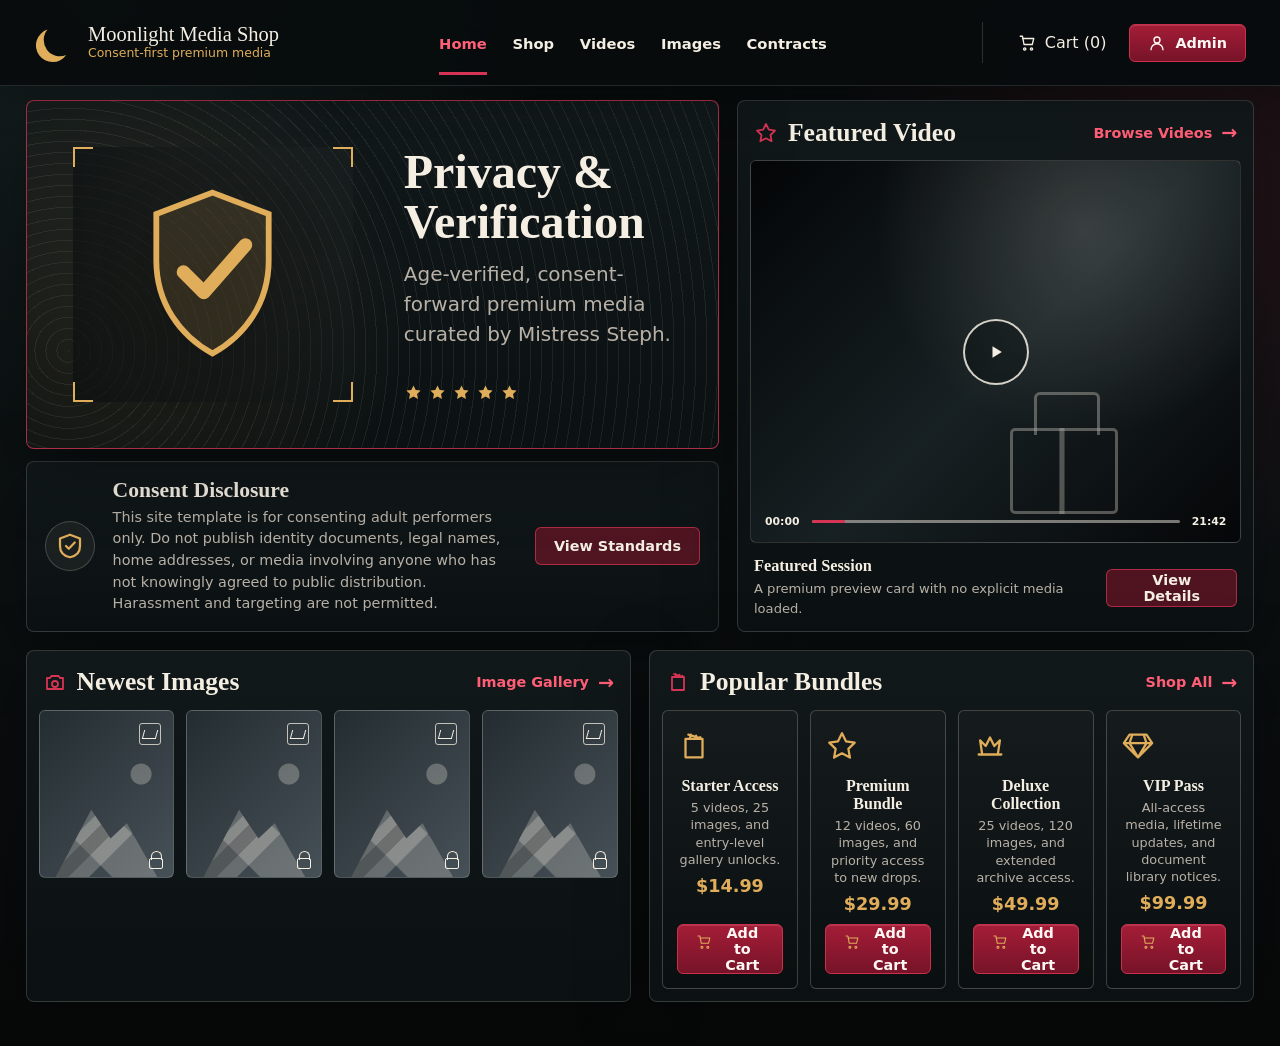
==== index.html @ 4172b1f8 "Add files via upload" ====
<!doctype html>
<html lang="en">
  <head>
    <meta charset="UTF-8" />
    <meta name="viewport" content="width=device-width, initial-scale=1.0" />
    <title>Moonlight Media Shop</title>
    <link rel="icon" href="data:image/svg+xml,%3Csvg xmlns='http://www.w3.org/2000/svg' viewBox='0 0 48 48'%3E%3Cpath fill='%23e0ad5a' d='M36.8 37.7a18.5 18.5 0 0 1-21.3-29 19 19 0 1 0 21.3 29Z'/%3E%3C/svg%3E" />
    <link rel="stylesheet" href="styles.css" />
  </head>
  <body>
    <header class="site-header">
      <a class="brand" href="#home" data-route-link="home" aria-label="Moonlight Media Shop home">
        <span class="brand-mark" aria-hidden="true">
          <svg viewBox="0 0 48 48" role="img">
            <path d="M36.8 37.7a18.5 18.5 0 0 1-21.3-29 19 19 0 1 0 21.3 29Z" />
          </svg>
        </span>
        <span>
          <span class="brand-name">Moonlight Media Shop</span>
          <span class="brand-subtitle">Consent-first premium media</span>
        </span>
      </a>

      <button class="menu-toggle" type="button" aria-label="Open menu" aria-expanded="false">
        <svg viewBox="0 0 24 24" aria-hidden="true">
          <path d="M4 7h16M4 12h16M4 17h16" />
        </svg>
      </button>

      <nav class="main-nav" aria-label="Primary navigation">
        <a class="nav-link active" href="#home" data-route-link="home">Home</a>
        <a class="nav-link" href="#shop" data-route-link="shop">Shop</a>
        <a class="nav-link" href="#videos" data-route-link="videos">Videos</a>
        <a class="nav-link" href="#images" data-route-link="images">Images</a>
        <a class="nav-link" href="#contracts" data-route-link="contracts">Contracts</a>
      </nav>

      <div class="header-actions">
        <button class="icon-button cart-button" type="button" aria-label="Open cart">
          <svg viewBox="0 0 24 24" aria-hidden="true">
            <path d="M6 6h15l-2 8H8L6 3H3" />
            <circle cx="9" cy="20" r="1.5" />
            <circle cx="18" cy="20" r="1.5" />
          </svg>
          <span>Cart (<span id="cartCount">0</span>)</span>
        </button>
        <button class="primary-button" type="button" data-route-link="contracts">
          <svg viewBox="0 0 24 24" aria-hidden="true">
            <path d="M12 12a4 4 0 1 0 0-8 4 4 0 0 0 0 8ZM4 21a8 8 0 0 1 16 0" />
          </svg>
          Admin
        </button>
      </div>
    </header>

    <main>
      <section class="page active" id="home" data-route="home">
        <div class="home-grid">
          <section class="hero-panel">
            <div class="verification-banner" aria-label="Privacy-safe verification banner placeholder">
              <div class="verification-art" aria-hidden="true">
                <span class="corner top-left"></span>
                <span class="corner top-right"></span>
                <span class="corner bottom-left"></span>
                <span class="corner bottom-right"></span>
                <svg viewBox="0 0 80 96" role="img">
                  <path d="M40 6 69 17v24c0 22-12.2 38.8-29 48C23.2 79.8 11 63 11 41V17L40 6Z" />
                  <path d="m25 47 10.5 10.5L57 33" />
                </svg>
              </div>
              <div class="verification-copy">
                <h1>Privacy &amp; Verification</h1>
                <p>Age-verified, consent-forward premium media curated by Mistress Steph.</p>
                <div class="rating-row" aria-label="Five star editorial rating">
                  <svg viewBox="0 0 24 24" aria-hidden="true">
                    <path d="m12 3 2.8 5.7 6.2.9-4.5 4.4 1.1 6.2L12 17.2l-5.6 3 1.1-6.2L3 9.6l6.2-.9L12 3Z" />
                  </svg>
                  <svg viewBox="0 0 24 24" aria-hidden="true">
                    <path d="m12 3 2.8 5.7 6.2.9-4.5 4.4 1.1 6.2L12 17.2l-5.6 3 1.1-6.2L3 9.6l6.2-.9L12 3Z" />
                  </svg>
                  <svg viewBox="0 0 24 24" aria-hidden="true">
                    <path d="m12 3 2.8 5.7 6.2.9-4.5 4.4 1.1 6.2L12 17.2l-5.6 3 1.1-6.2L3 9.6l6.2-.9L12 3Z" />
                  </svg>
                  <svg viewBox="0 0 24 24" aria-hidden="true">
                    <path d="m12 3 2.8 5.7 6.2.9-4.5 4.4 1.1 6.2L12 17.2l-5.6 3 1.1-6.2L3 9.6l6.2-.9L12 3Z" />
                  </svg>
                  <svg viewBox="0 0 24 24" aria-hidden="true">
                    <path d="m12 3 2.8 5.7 6.2.9-4.5 4.4 1.1 6.2L12 17.2l-5.6 3 1.1-6.2L3 9.6l6.2-.9L12 3Z" />
                  </svg>
                </div>
              </div>
            </div>

            <div class="disclosure-strip">
              <div class="shield-icon" aria-hidden="true">
                <svg viewBox="0 0 24 24">
                  <path d="M12 3 20 6v6c0 5.2-3.1 8-8 9-4.9-1-8-3.8-8-9V6l8-3Z" />
                  <path d="m8.8 12 2.2 2.2 4.8-5" />
                </svg>
              </div>
              <div>
                <h2>Consent Disclosure</h2>
                <p>
                  This site template is for consenting adult performers only. Do not publish identity
                  documents, legal names, home addresses, or media involving anyone who has not knowingly
                  agreed to public distribution. Harassment and targeting are not permitted.
                </p>
              </div>
              <button class="secondary-button" type="button" data-route-link="contracts">View Standards</button>
            </div>
          </section>

          <section class="feature-video panel">
            <div class="section-heading">
              <h2>
                <svg viewBox="0 0 24 24" aria-hidden="true">
                  <path d="m12 3 2.8 5.7 6.2.9-4.5 4.4 1.1 6.2L12 17.2l-5.6 3 1.1-6.2L3 9.6l6.2-.9L12 3Z" />
                </svg>
                Featured Video
              </h2>
              <button class="text-button" type="button" data-route-link="videos">Browse Videos</button>
            </div>
            <div class="video-frame featured-frame">
              <div class="stage-prop" aria-hidden="true"></div>
              <button class="play-button" type="button" aria-label="Preview featured video">
                <svg viewBox="0 0 24 24" aria-hidden="true">
                  <path d="m9 7 8 5-8 5V7Z" />
                </svg>
              </button>
              <div class="media-timeline" aria-hidden="true">
                <span>00:00</span>
                <div><span></span></div>
                <span>21:42</span>
              </div>
            </div>
            <div class="media-details">
              <div>
                <h3>Featured Session</h3>
                <p>A premium preview card with no explicit media loaded.</p>
              </div>
              <button class="secondary-button" type="button" data-route-link="shop">View Details</button>
            </div>
          </section>
        </div>

        <div class="feed-grid">
          <section class="panel">
            <div class="section-heading">
              <h2>
                <svg viewBox="0 0 24 24" aria-hidden="true">
                  <path d="M4 8h3l1.4-2h7.2L17 8h3v11H4V8Z" />
                  <circle cx="12" cy="14" r="3" />
                </svg>
                Newest Images
              </h2>
              <button class="text-button" type="button" data-route-link="images">Image Gallery</button>
            </div>
            <div class="image-row">
              <article class="image-card"><span class="image-icon"></span><span class="lock-icon"></span></article>
              <article class="image-card"><span class="image-icon"></span><span class="lock-icon"></span></article>
              <article class="image-card"><span class="image-icon"></span><span class="lock-icon"></span></article>
              <article class="image-card"><span class="image-icon"></span><span class="lock-icon"></span></article>
            </div>
          </section>

          <section class="panel">
            <div class="section-heading">
              <h2>
                <svg viewBox="0 0 24 24" aria-hidden="true">
                  <path d="M6 7h12v13H6V7ZM8 4l10 3M12 7l1.5-2.2M15 7l1.5-1.2M9 7l.8-3" />
                </svg>
                Popular Bundles
              </h2>
              <button class="text-button" type="button" data-route-link="shop">Shop All</button>
            </div>
            <div class="bundle-grid" id="homeBundles"></div>
          </section>
        </div>
      </section>

      <section class="page" id="shop" data-route="shop">
        <div class="page-title-row">
          <div>
            <h1>Shop</h1>
            <p>Premium access bundles, updated regularly with consent-verified media drops.</p>
          </div>
          <button class="secondary-button cart-button" type="button">Open Cart</button>
        </div>
        <div class="product-grid" id="shopProducts"></div>
      </section>

      <section class="page" id="videos" data-route="videos">
        <div class="page-title-row">
          <div>
            <h1>Video Albums</h1>
            <p>Albums are organized by bundle access, with VIP-only bonus albums after the core bundles.</p>
          </div>
          <div class="toolbar">
            <label>
              <span>Access</span>
              <select id="videoCategory">
                <option value="all">All Albums</option>
                <option value="starter-access">Starter Access</option>
                <option value="premium-bundle">Premium Bundle</option>
                <option value="deluxe-collection">Deluxe Collection</option>
                <option value="vip-pass">VIP Pass</option>
                <option value="vip-extra">VIP Bonus Albums</option>
              </select>
            </label>
            <label>
              <span>Sort</span>
              <select id="videoSort">
                <option value="bundle">Bundle Order</option>
                <option value="count">Most Videos</option>
                <option value="popular">Popular</option>
              </select>
            </label>
          </div>
        </div>
        <section class="media-upload-panel panel" id="videoUploadPanel" hidden>
          <div>
            <h2>Upload Videos</h2>
            <p>Admin media uploads for the selected album. Files stay in this browser session.</p>
          </div>
          <div class="media-upload-controls">
            <label>
              <span>Album</span>
              <select id="videoUploadAlbum"></select>
            </label>
          </div>
          <label class="drop-zone media-drop-zone" for="videoUpload">
            <svg viewBox="0 0 24 24" aria-hidden="true">
              <path d="M12 16V4m0 0L7 9m5-5 5 5M5 20h14" />
            </svg>
            <span>Choose Videos</span>
            <small>Video files, no frontend size cap</small>
          </label>
          <input id="videoUpload" class="media-file-input" type="file" accept="video/*" multiple />
          <p class="upload-status" id="videoUploadStatus" role="status"></p>
        </section>
        <section class="media-editor-panel panel" id="videoEditorPanel" hidden>
          <div class="editor-head">
            <div>
              <h2>Video Editor</h2>
              <p id="videoEditorSummary">Select an album to manage.</p>
            </div>
            <div class="editor-toolbar">
              <label>
                <span>Album</span>
                <select id="videoEditorAlbum"></select>
              </label>
              <button class="secondary-button" type="button" data-delete-selected-media="video">Delete Selected</button>
              <button class="secondary-button danger-button" type="button" data-clear-media-album="video">Clear Album</button>
            </div>
          </div>
          <div class="editor-list" id="videoEditorList"></div>
        </section>
        <div class="video-grid" id="videoGrid"></div>
      </section>

      <section class="page" id="images" data-route="images">
        <div class="page-title-row">
          <div>
            <h1>Image Gallery</h1>
            <p>Image albums are arranged by bundle access, including three extra VIP-only collections.</p>
          </div>
          <div class="toolbar">
            <label>
              <span>Access</span>
              <select id="imageCategory">
                <option value="all">All Albums</option>
                <option value="starter-access">Starter Access</option>
                <option value="premium-bundle">Premium Bundle</option>
                <option value="deluxe-collection">Deluxe Collection</option>
                <option value="vip-pass">VIP Pass</option>
                <option value="vip-extra">VIP Bonus Albums</option>
              </select>
            </label>
            <label>
              <span>Sort</span>
              <select id="imageSort">
                <option value="bundle">Bundle Order</option>
                <option value="count">Most Images</option>
                <option value="popular">Popular</option>
              </select>
            </label>
          </div>
        </div>
        <section class="media-upload-panel panel" id="imageUploadPanel" hidden>
          <div>
            <h2>Upload Images</h2>
            <p>Admin media uploads for the selected album. Files stay in this browser session.</p>
          </div>
          <div class="media-upload-controls">
            <label>
              <span>Album</span>
              <select id="imageUploadAlbum"></select>
            </label>
          </div>
          <label class="drop-zone media-drop-zone" for="imageUpload">
            <svg viewBox="0 0 24 24" aria-hidden="true">
              <path d="M12 16V4m0 0L7 9m5-5 5 5M5 20h14" />
            </svg>
            <span>Choose Images</span>
            <small>Image files, no frontend size cap</small>
          </label>
          <input id="imageUpload" class="media-file-input" type="file" accept="image/*" multiple />
          <p class="upload-status" id="imageUploadStatus" role="status"></p>
        </section>
        <section class="media-editor-panel panel" id="imageEditorPanel" hidden>
          <div class="editor-head">
            <div>
              <h2>Image Editor</h2>
              <p id="imageEditorSummary">Select an album to manage.</p>
            </div>
            <div class="editor-toolbar">
              <label>
                <span>Album</span>
                <select id="imageEditorAlbum"></select>
              </label>
              <button class="secondary-button" type="button" data-delete-selected-media="image">Delete Selected</button>
              <button class="secondary-button danger-button" type="button" data-clear-media-album="image">Clear Album</button>
            </div>
          </div>
          <div class="editor-list" id="imageEditorList"></div>
        </section>
        <div class="gallery-grid" id="imageGrid"></div>
      </section>

      <section class="page" id="contracts" data-route="contracts">
        <div class="page-title-row">
          <div>
            <h1>Contracts</h1>
            <p>Public contract viewer. Admin access is required only for uploading, downloading, or deleting documents.</p>
          </div>
          <button class="secondary-button" type="button" id="logoutContracts" hidden>Lock</button>
        </div>

        <section class="contract-lock panel" id="contractLock">
          <div class="lock-art" aria-hidden="true">
            <svg viewBox="0 0 64 64">
              <rect x="14" y="28" width="36" height="28" rx="4" />
              <path d="M22 28v-8a10 10 0 0 1 20 0v8" />
              <path d="M32 39v8" />
            </svg>
          </div>
          <div>
            <h2>Admin Access</h2>
            <p>Enter the admin password to upload documents or enable download and delete controls.</p>
            <form class="password-form" id="passwordForm">
              <label>
                <span>Password</span>
                <input id="contractPassword" type="password" autocomplete="current-password" />
              </label>
              <button class="primary-button" type="submit">Unlock</button>
            </form>
            <p class="form-message" id="passwordMessage" role="status"></p>
          </div>
        </section>

        <section class="contract-admin panel" id="contractAdmin">
          <div class="tabs" role="tablist" aria-label="Contract tools">
            <button class="tab active" type="button" data-tab="library">Public Documents</button>
            <button class="tab" type="button" id="uploadTabButton" data-tab="upload" hidden>Upload Document</button>
          </div>

          <div class="tab-panel active" id="libraryTab" data-tab-panel="library">
            <div class="table-wrap">
              <table class="document-table">
                <thead>
                  <tr>
                    <th>Name</th>
                    <th>Type</th>
                    <th>Size</th>
                    <th>Uploaded</th>
                    <th>Actions</th>
                  </tr>
                </thead>
                <tbody id="documentRows"></tbody>
              </table>
            </div>
            <div class="document-preview" id="documentPreview">
              <p>Select a PDF, DOCX, or Word file from the library to preview it here.</p>
            </div>
          </div>

          <div class="tab-panel" id="uploadTab" data-tab-panel="upload">
            <div class="upload-layout">
              <div>
                <h2>Upload New Document</h2>
                <p>
                  Add PDF or Word documents that you are authorized to publish or review. PDFs preview
                  inline, DOCX files show extracted text when supported, and files stay in this browser
                  session for the static demo.
                </p>
              </div>
              <label class="drop-zone" for="documentUpload">
                <svg viewBox="0 0 24 24" aria-hidden="true">
                  <path d="M12 16V4m0 0L7 9m5-5 5 5M5 20h14" />
                </svg>
                <span>Choose Files</span>
                <small>PDF, DOC, or DOCX up to 50MB</small>
              </label>
              <input id="documentUpload" type="file" accept=".pdf,.doc,.docx,application/pdf,application/msword,application/vnd.openxmlformats-officedocument.wordprocessingml.document" multiple />
            </div>
          </div>
        </section>
      </section>
    </main>

    <aside class="cart-drawer" id="cartDrawer" aria-label="Shopping cart" aria-hidden="true">
      <div class="cart-panel">
        <div class="cart-head">
          <h2>Cart</h2>
          <button class="icon-only" type="button" id="closeCart" aria-label="Close cart">
            <svg viewBox="0 0 24 24" aria-hidden="true">
              <path d="m6 6 12 12M18 6 6 18" />
            </svg>
          </button>
        </div>
        <div class="cart-items" id="cartItems"></div>
        <div class="cart-total">
          <span>Total</span>
          <strong id="cartTotal">$0.00</strong>
        </div>
        <div class="checkout-status" id="checkoutStatus" aria-live="polite"></div>
        <button class="primary-button full-width" type="button" id="checkoutButton">Checkout</button>
      </div>
    </aside>

    <script src="script.js"></script>
  </body>
</html>
---- styles.css ----
:root {
  --bg: #080c0d;
  --bg-soft: #101719;
  --surface: #12191b;
  --surface-strong: #172023;
  --border: #334044;
  --border-hot: #bd2848;
  --text: #f5efe3;
  --muted: #b8b1a7;
  --subtle: #7f8a8f;
  --accent: #d63454;
  --accent-dark: #81172c;
  --gold: #e0ad5a;
  --teal: #78b9b2;
  --shadow: 0 20px 70px rgba(0, 0, 0, 0.35);
  --radius: 8px;
  --font-serif: Georgia, "Times New Roman", serif;
  --font-sans: Inter, ui-sans-serif, system-ui, -apple-system, BlinkMacSystemFont, "Segoe UI", sans-serif;
}

* {
  box-sizing: border-box;
}

html {
  background: var(--bg);
  color: var(--text);
  font-family: var(--font-sans);
  scroll-behavior: smooth;
}

body {
  min-height: 100vh;
  margin: 0;
  background:
    radial-gradient(circle at 8% 0%, rgba(120, 185, 178, 0.12), transparent 28rem),
    radial-gradient(circle at 95% 18%, rgba(214, 52, 84, 0.12), transparent 24rem),
    linear-gradient(180deg, #080c0d 0%, #0c1112 46%, #070909 100%);
}

button,
input,
select {
  font: inherit;
}

button,
a {
  -webkit-tap-highlight-color: transparent;
}

svg {
  display: block;
}

.site-header {
  position: sticky;
  top: 0;
  z-index: 50;
  display: flex;
  align-items: center;
  gap: 24px;
  min-height: 72px;
  padding: 10px clamp(16px, 3vw, 34px);
  background: rgba(8, 12, 13, 0.94);
  border-bottom: 1px solid rgba(245, 239, 227, 0.12);
  box-shadow: 0 10px 40px rgba(0, 0, 0, 0.28);
  backdrop-filter: blur(18px);
}

.brand {
  display: inline-flex;
  align-items: center;
  gap: 12px;
  color: var(--text);
  text-decoration: none;
  min-width: 250px;
}

.brand-mark {
  display: grid;
  place-items: center;
  width: 42px;
  height: 42px;
  color: var(--gold);
}

.brand-mark svg {
  width: 42px;
  height: 42px;
  fill: currentColor;
}

.brand-name {
  display: block;
  font-family: var(--font-serif);
  font-size: clamp(1.15rem, 1.6vw, 1.45rem);
  line-height: 1.05;
}

.brand-subtitle {
  display: block;
  color: var(--gold);
  font-size: 0.78rem;
  line-height: 1.3;
}

.main-nav {
  display: flex;
  align-items: center;
  justify-content: center;
  gap: clamp(16px, 2vw, 34px);
  flex: 1;
}

.nav-link {
  position: relative;
  color: var(--text);
  text-decoration: none;
  font-size: 0.92rem;
  font-weight: 700;
  padding: 25px 0 23px;
}

.nav-link::after {
  position: absolute;
  right: 0;
  bottom: 0;
  left: 0;
  height: 3px;
  content: "";
  background: transparent;
}

.nav-link.active,
.nav-link:hover {
  color: #ff6077;
}

.nav-link.active::after {
  background: var(--accent);
}

.header-actions {
  display: flex;
  align-items: center;
  gap: 10px;
  border-left: 1px solid rgba(245, 239, 227, 0.16);
  padding-left: 22px;
}

.menu-toggle {
  display: none;
}

.icon-button,
.primary-button,
.secondary-button,
.text-button,
.icon-only {
  display: inline-flex;
  align-items: center;
  justify-content: center;
  gap: 9px;
  border: 1px solid transparent;
  cursor: pointer;
  transition:
    transform 160ms ease,
    border-color 160ms ease,
    background 160ms ease,
    color 160ms ease;
}

.icon-button svg,
.primary-button svg,
.secondary-button svg,
.text-button svg,
.icon-only svg {
  width: 18px;
  height: 18px;
  fill: none;
  stroke: currentColor;
  stroke-linecap: round;
  stroke-linejoin: round;
  stroke-width: 1.8;
}

.icon-button {
  color: var(--text);
  background: transparent;
  padding: 10px 12px;
}

.primary-button,
.secondary-button {
  min-height: 38px;
  padding: 0 18px;
  border-radius: 6px;
  font-size: 0.9rem;
  font-weight: 750;
}

.primary-button {
  color: #fff9f5;
  border-color: #cc2f4e;
  background: linear-gradient(180deg, #a51d37, #761328);
  box-shadow: inset 0 1px 0 rgba(255, 255, 255, 0.12);
}

.secondary-button {
  color: var(--text);
  border-color: rgba(214, 52, 84, 0.72);
  background: rgba(129, 23, 44, 0.58);
}

.danger-button {
  border-color: rgba(255, 117, 137, 0.72);
  background: rgba(98, 18, 31, 0.72);
}

.text-button {
  color: #ff5e76;
  background: transparent;
  border: 0;
  padding: 8px 0;
  font-size: 0.9rem;
  font-weight: 750;
}

.text-button::after {
  content: "→";
  font-size: 1.2rem;
  line-height: 1;
}

.icon-only {
  width: 40px;
  height: 40px;
  color: var(--text);
  background: transparent;
  border-radius: 999px;
}

.icon-button:hover,
.primary-button:hover,
.secondary-button:hover,
.text-button:hover,
.icon-only:hover {
  transform: translateY(-1px);
}

main {
  width: min(100%, 1640px);
  margin: 0 auto;
  padding: 14px clamp(14px, 2vw, 28px) 44px;
}

.page {
  display: none;
}

.page.active {
  display: block;
}

.home-grid {
  display: grid;
  grid-template-columns: minmax(0, 1.34fr) minmax(380px, 1fr);
  gap: 18px;
  align-items: stretch;
}

.hero-panel {
  display: flex;
  flex-direction: column;
  gap: 12px;
}

.panel,
.verification-banner,
.disclosure-strip {
  border: 1px solid rgba(245, 239, 227, 0.16);
  background: linear-gradient(180deg, rgba(18, 25, 27, 0.96), rgba(12, 18, 19, 0.96));
  box-shadow: var(--shadow);
}

.panel {
  border-radius: var(--radius);
  padding: 12px;
}

.verification-banner {
  position: relative;
  display: grid;
  grid-template-columns: minmax(280px, 0.95fr) minmax(260px, 1fr);
  gap: clamp(20px, 4vw, 60px);
  min-height: 240px;
  padding: clamp(24px, 4vw, 46px);
  overflow: hidden;
  border-color: rgba(214, 52, 84, 0.78);
  border-radius: var(--radius);
}

.verification-banner::before {
  position: absolute;
  inset: 0;
  content: "";
  background:
    radial-gradient(circle at 15% 55%, rgba(224, 173, 90, 0.15), transparent 18rem),
    repeating-radial-gradient(circle at 6% 72%, rgba(245, 239, 227, 0.1) 0 1px, transparent 1px 11px);
  opacity: 0.72;
  pointer-events: none;
}

.verification-art,
.verification-copy {
  position: relative;
  z-index: 1;
}

.verification-art {
  display: grid;
  place-items: center;
  min-height: 178px;
  background:
    linear-gradient(90deg, rgba(8, 12, 13, 0.7), rgba(18, 25, 27, 0.2)),
    linear-gradient(135deg, rgba(245, 239, 227, 0.06), transparent);
}

.verification-art svg {
  width: clamp(110px, 15vw, 155px);
  color: var(--gold);
  filter: drop-shadow(0 20px 24px rgba(0, 0, 0, 0.42));
}

.verification-art svg path:first-child {
  fill: rgba(224, 173, 90, 0.14);
  stroke: currentColor;
  stroke-width: 3;
}

.verification-art svg path:last-child {
  fill: none;
  stroke: currentColor;
  stroke-linecap: round;
  stroke-linejoin: round;
  stroke-width: 7;
}

.corner {
  position: absolute;
  width: 20px;
  height: 20px;
  border-color: var(--gold);
  border-style: solid;
}

.top-left {
  top: 0;
  left: 0;
  border-width: 2px 0 0 2px;
}

.top-right {
  top: 0;
  right: 0;
  border-width: 2px 2px 0 0;
}

.bottom-left {
  bottom: 0;
  left: 0;
  border-width: 0 0 2px 2px;
}

.bottom-right {
  right: 0;
  bottom: 0;
  border-width: 0 2px 2px 0;
}

.verification-copy {
  display: flex;
  flex-direction: column;
  justify-content: center;
  max-width: 460px;
}

h1,
h2,
h3,
p {
  margin-top: 0;
}

h1,
h2,
h3 {
  color: var(--text);
}

.verification-copy h1,
.page-title-row h1 {
  margin-bottom: 12px;
  font-family: var(--font-serif);
  font-size: clamp(2rem, 4vw, 3rem);
  font-weight: 600;
  line-height: 1.04;
}

.verification-copy p,
.page-title-row p,
.disclosure-strip p,
.media-details p,
.contract-lock p,
.upload-layout p {
  color: var(--muted);
  line-height: 1.5;
}

.verification-copy p {
  max-width: 30ch;
  font-size: clamp(1.05rem, 1.7vw, 1.25rem);
}

.rating-row {
  display: flex;
  gap: 5px;
  margin-top: 14px;
  color: var(--gold);
}

.rating-row svg {
  width: 19px;
  height: 19px;
  fill: currentColor;
}

.disclosure-strip {
  display: grid;
  grid-template-columns: auto minmax(0, 1fr) auto;
  gap: 18px;
  align-items: center;
  min-height: 84px;
  padding: 16px 18px;
  border-radius: var(--radius);
}

.shield-icon {
  display: grid;
  place-items: center;
  width: 50px;
  height: 50px;
  color: var(--gold);
  border: 1px solid rgba(245, 239, 227, 0.2);
  border-radius: 50%;
  background: rgba(245, 239, 227, 0.05);
}

.shield-icon svg {
  width: 30px;
  height: 30px;
  fill: none;
  stroke: currentColor;
  stroke-linecap: round;
  stroke-linejoin: round;
  stroke-width: 1.8;
}

.disclosure-strip h2,
.section-heading h2,
.media-details h3,
.contract-lock h2,
.upload-layout h2 {
  margin-bottom: 4px;
  font-family: var(--font-serif);
  font-weight: 600;
}

.disclosure-strip h2 {
  font-size: 1.35rem;
}

.disclosure-strip p {
  margin-bottom: 0;
  font-size: 0.9rem;
}

.feature-video {
  display: flex;
  flex-direction: column;
}

.section-heading {
  display: flex;
  align-items: center;
  justify-content: space-between;
  gap: 16px;
  padding: 2px 4px 10px;
}

.section-heading h2 {
  display: flex;
  align-items: center;
  gap: 10px;
  margin: 0;
  font-size: clamp(1.45rem, 2vw, 1.85rem);
}

.section-heading h2 svg {
  width: 24px;
  height: 24px;
  color: var(--accent);
  fill: none;
  stroke: currentColor;
  stroke-linecap: round;
  stroke-linejoin: round;
  stroke-width: 1.8;
}

.video-frame {
  position: relative;
  overflow: hidden;
  min-height: 220px;
  border: 1px solid rgba(245, 239, 227, 0.18);
  border-radius: 6px;
  background:
    radial-gradient(circle at 68% 18%, rgba(245, 239, 227, 0.16), transparent 13rem),
    linear-gradient(135deg, #030506, #172023 52%, #050607);
}

.featured-frame {
  flex: 1;
}

.stage-prop {
  position: absolute;
  right: 25%;
  bottom: 28px;
  width: 108px;
  height: 122px;
  opacity: 0.7;
}

.stage-prop::before {
  position: absolute;
  top: 0;
  left: 24px;
  width: 60px;
  height: 40px;
  content: "";
  border: 3px solid rgba(245, 239, 227, 0.45);
  border-bottom: 0;
  border-radius: 6px 6px 0 0;
}

.stage-prop::after {
  position: absolute;
  right: 0;
  bottom: 0;
  left: 0;
  height: 80px;
  content: "";
  border: 3px solid rgba(245, 239, 227, 0.45);
  border-radius: 5px;
  background: linear-gradient(90deg, transparent 45%, rgba(245, 239, 227, 0.42) 46% 50%, transparent 51%);
}

.play-button {
  position: absolute;
  top: 50%;
  left: 50%;
  display: grid;
  place-items: center;
  width: 66px;
  height: 66px;
  color: var(--text);
  border: 2px solid rgba(245, 239, 227, 0.86);
  border-radius: 50%;
  background: rgba(8, 12, 13, 0.35);
  cursor: pointer;
  transform: translate(-50%, -50%);
  transition:
    background 160ms ease,
    transform 160ms ease;
}

.play-button:hover {
  background: rgba(214, 52, 84, 0.55);
  transform: translate(-50%, -50%) scale(1.04);
}

.play-button svg {
  width: 28px;
  height: 28px;
  fill: currentColor;
}

.media-timeline {
  position: absolute;
  right: 14px;
  bottom: 14px;
  left: 14px;
  display: grid;
  grid-template-columns: auto minmax(90px, 1fr) auto;
  align-items: center;
  gap: 12px;
  color: var(--text);
  font-size: 0.68rem;
  font-weight: 700;
}

.media-timeline div {
  height: 3px;
  overflow: hidden;
  border-radius: 99px;
  background: rgba(245, 239, 227, 0.48);
}

.media-timeline div span {
  display: block;
  width: 9%;
  height: 100%;
  background: var(--accent);
}

.media-details {
  display: flex;
  align-items: center;
  justify-content: space-between;
  gap: 16px;
  padding: 13px 4px 0;
}

.media-details h3 {
  margin-bottom: 3px;
  font-size: 1.02rem;
}

.media-details p {
  margin-bottom: 0;
  font-size: 0.82rem;
}

.feed-grid {
  display: grid;
  grid-template-columns: minmax(420px, 1fr) minmax(480px, 1fr);
  gap: 18px;
  margin-top: 18px;
}

.image-row,
.bundle-grid,
.product-grid,
.video-grid,
.gallery-grid {
  display: grid;
  gap: 12px;
}

.image-row {
  grid-template-columns: repeat(4, minmax(0, 1fr));
}

.image-card,
.gallery-card {
  position: relative;
  min-height: 168px;
  overflow: hidden;
  border: 1px solid rgba(245, 239, 227, 0.2);
  border-radius: 6px;
  background:
    radial-gradient(circle at 76% 38%, rgba(245, 239, 227, 0.28) 0 10px, transparent 11px),
    linear-gradient(135deg, #232d31, #465057);
}

.image-card::before,
.gallery-card::before {
  position: absolute;
  right: 12%;
  bottom: 0;
  left: 12%;
  height: 58%;
  content: "";
  background:
    linear-gradient(135deg, transparent 45%, rgba(8, 12, 13, 0.22) 45% 55%, transparent 55%),
    linear-gradient(135deg, transparent 37%, rgba(245, 239, 227, 0.24) 38% 65%, transparent 66%),
    linear-gradient(45deg, transparent 28%, rgba(245, 239, 227, 0.24) 29% 60%, transparent 61%);
  clip-path: polygon(0 100%, 35% 30%, 54% 60%, 70% 44%, 100% 100%);
}

.image-icon,
.lock-icon {
  position: absolute;
  display: grid;
  place-items: center;
  color: var(--text);
  z-index: 3;
}

.image-icon {
  top: 12px;
  right: 12px;
  width: 22px;
  height: 22px;
  border: 1px solid rgba(245, 239, 227, 0.75);
  border-radius: 3px;
}

.image-icon::before {
  width: 12px;
  height: 8px;
  content: "";
  border: 1px solid currentColor;
  border-top: 0;
  transform: skewX(-15deg);
}

.lock-icon {
  right: 8px;
  bottom: 8px;
  width: 18px;
  height: 18px;
}

.lock-icon::before {
  width: 12px;
  height: 9px;
  content: "";
  border: 1.8px solid currentColor;
  border-radius: 2px;
  transform: translateY(3px);
}

.lock-icon::after {
  position: absolute;
  top: 0;
  width: 9px;
  height: 8px;
  content: "";
  border: 1.8px solid currentColor;
  border-bottom: 0;
  border-radius: 9px 9px 0 0;
}

.bundle-grid {
  grid-template-columns: repeat(4, minmax(0, 1fr));
}

.bundle-card,
.product-card {
  display: flex;
  flex-direction: column;
  align-items: center;
  justify-content: space-between;
  min-height: 172px;
  padding: 18px 14px 14px;
  text-align: center;
  border: 1px solid rgba(245, 239, 227, 0.22);
  border-radius: 6px;
  background:
    linear-gradient(180deg, rgba(245, 239, 227, 0.04), transparent),
    rgba(8, 12, 13, 0.32);
}

.bundle-card svg,
.product-card svg {
  width: 34px;
  height: 34px;
  margin-bottom: 14px;
  color: var(--gold);
  fill: none;
  stroke: currentColor;
  stroke-linecap: round;
  stroke-linejoin: round;
  stroke-width: 1.6;
}

.bundle-card h3,
.product-card h2 {
  margin: 0 0 4px;
  font-family: var(--font-serif);
  font-size: 1rem;
  font-weight: 600;
}

.bundle-card p,
.product-card p {
  min-height: 38px;
  margin-bottom: 8px;
  color: var(--muted);
  font-size: 0.8rem;
  line-height: 1.35;
}

.price {
  display: block;
  margin-bottom: 10px;
  color: var(--gold);
  font-size: 1.1rem;
  font-weight: 800;
}

.bundle-card .primary-button,
.product-card .primary-button {
  width: 100%;
}

.page-title-row {
  display: flex;
  align-items: flex-end;
  justify-content: space-between;
  gap: 18px;
  padding: 34px 2px 20px;
}

.page-title-row h1 {
  font-size: clamp(2rem, 4vw, 3.3rem);
}

.page-title-row p {
  max-width: 720px;
  margin-bottom: 0;
}

.toolbar {
  display: flex;
  gap: 12px;
  align-items: end;
  flex-wrap: wrap;
}

.toolbar label,
.password-form label {
  display: grid;
  gap: 7px;
  color: var(--muted);
  font-size: 0.78rem;
  font-weight: 750;
}

select,
input[type="password"] {
  min-height: 40px;
  color: var(--text);
  border: 1px solid rgba(245, 239, 227, 0.22);
  border-radius: 6px;
  background: #101719;
  padding: 0 12px;
}

.product-grid {
  grid-template-columns: repeat(4, minmax(0, 1fr));
}

.product-card {
  min-height: 260px;
  align-items: flex-start;
  text-align: left;
  padding: 22px;
}

.product-card svg {
  margin-bottom: 18px;
}

.product-card h2 {
  font-size: 1.25rem;
}

.product-card p {
  min-height: 74px;
  font-size: 0.92rem;
}

.video-grid {
  grid-template-columns: repeat(4, minmax(0, 1fr));
}

.video-card {
  display: grid;
  gap: 9px;
}

.video-card .video-frame {
  min-height: 188px;
}

.album-frame {
  min-height: 220px;
}

.album-card {
  isolation: isolate;
}

.album-admin-actions {
  position: absolute;
  top: 10px;
  right: 10px;
  z-index: 6;
  display: flex;
  gap: 6px;
}

.admin-card-button,
.editor-icon-button {
  display: grid;
  place-items: center;
  width: 34px;
  height: 34px;
  color: var(--text);
  border: 1px solid rgba(245, 239, 227, 0.2);
  border-radius: 5px;
  background: rgba(8, 12, 13, 0.76);
  cursor: pointer;
  backdrop-filter: blur(10px);
}

.admin-card-button:hover,
.editor-icon-button:hover {
  border-color: rgba(224, 173, 90, 0.7);
}

.admin-card-button.danger,
.editor-icon-button.danger {
  color: #ff9caf;
  border-color: rgba(214, 52, 84, 0.45);
}

.admin-card-button:disabled,
.editor-icon-button:disabled {
  cursor: not-allowed;
  opacity: 0.45;
}

.admin-card-button svg,
.editor-icon-button svg {
  width: 17px;
  height: 17px;
  fill: none;
  stroke: currentColor;
  stroke-linecap: round;
  stroke-linejoin: round;
  stroke-width: 1.8;
}

.access-chip {
  position: absolute;
  top: 10px;
  left: 10px;
  z-index: 3;
  color: var(--text);
  border: 1px solid rgba(224, 173, 90, 0.55);
  border-radius: 4px;
  background: rgba(8, 12, 13, 0.72);
  padding: 5px 8px;
  font-size: 0.72rem;
  font-weight: 850;
  letter-spacing: 0.01em;
  backdrop-filter: blur(12px);
}

.vip-extra-album {
  border-color: rgba(224, 173, 90, 0.58);
}

.vip-extra-album .access-chip {
  color: #1a1113;
  background: linear-gradient(180deg, #f0c36d, #d8993d);
  border-color: rgba(255, 240, 200, 0.8);
}

.album-meta {
  display: grid;
  grid-template-columns: minmax(0, 1fr) auto;
  gap: 12px;
  align-items: start;
}

.album-meta strong {
  display: block;
  margin-bottom: 4px;
  color: var(--text);
  font-family: var(--font-serif);
  font-size: 1.08rem;
  font-weight: 600;
}

.album-meta p {
  margin: 0;
  color: var(--muted);
  font-size: 0.82rem;
  line-height: 1.4;
}

.video-meta {
  display: flex;
  align-items: center;
  justify-content: space-between;
  gap: 12px;
  color: var(--muted);
  font-size: 0.82rem;
}

.video-meta strong {
  color: var(--text);
  font-family: var(--font-serif);
  font-size: 1rem;
  font-weight: 600;
}

.duration-chip {
  color: var(--text);
  background: rgba(8, 12, 13, 0.65);
  border: 1px solid rgba(245, 239, 227, 0.16);
  border-radius: 4px;
  padding: 4px 6px;
  font-size: 0.72rem;
  font-weight: 800;
}

.gallery-grid {
  grid-template-columns: repeat(3, minmax(0, 1fr));
}

.gallery-card {
  min-height: 260px;
}

.gallery-card .access-chip {
  right: auto;
}

.gallery-card footer {
  position: absolute;
  right: 10px;
  bottom: 10px;
  left: 10px;
  display: flex;
  align-items: center;
  justify-content: space-between;
  gap: 10px;
  color: var(--text);
  background: rgba(8, 12, 13, 0.72);
  border: 1px solid rgba(245, 239, 227, 0.12);
  border-radius: 6px;
  padding: 9px 10px;
  backdrop-filter: blur(12px);
  z-index: 3;
}

.gallery-card footer strong {
  display: block;
  font-family: var(--font-serif);
  font-size: 1rem;
  font-weight: 600;
}

.gallery-card footer small {
  display: block;
  max-width: 28ch;
  margin-top: 3px;
  color: var(--muted);
  font-size: 0.72rem;
  line-height: 1.25;
}

.gallery-card footer span {
  color: var(--gold);
  font-weight: 800;
  white-space: nowrap;
}

.media-upload-panel {
  display: grid;
  grid-template-columns: minmax(240px, 0.8fr) minmax(210px, 0.55fr) minmax(260px, 0.9fr);
  gap: 18px;
  align-items: stretch;
  margin-bottom: 18px;
}

.media-upload-panel[hidden] {
  display: none;
}

.media-editor-panel {
  display: grid;
  gap: 16px;
  margin-bottom: 18px;
}

.media-editor-panel[hidden] {
  display: none;
}

.media-upload-panel h2 {
  margin-bottom: 6px;
  font-family: var(--font-serif);
  font-size: 1.5rem;
  font-weight: 600;
}

.media-upload-panel p {
  margin-bottom: 0;
  color: var(--muted);
  line-height: 1.45;
}

.media-upload-controls {
  display: grid;
  gap: 12px;
  align-content: center;
}

.media-upload-controls label {
  display: grid;
  gap: 7px;
  color: var(--muted);
  font-size: 0.78rem;
  font-weight: 750;
}

.inline-check {
  grid-template-columns: auto minmax(0, 1fr);
  align-items: center;
}

.inline-check input {
  width: 18px;
  height: 18px;
  accent-color: var(--accent);
}

.media-drop-zone {
  min-height: 150px;
  padding: 18px;
}

.media-file-input {
  position: absolute;
  width: 1px;
  height: 1px;
  opacity: 0;
  pointer-events: none;
}

.upload-status {
  grid-column: 1 / -1;
  min-height: 20px;
  color: var(--gold);
  font-size: 0.9rem;
}

.editor-head {
  display: grid;
  grid-template-columns: minmax(220px, 0.8fr) minmax(360px, 1.2fr);
  gap: 18px;
  align-items: end;
}

.editor-head h2 {
  margin-bottom: 6px;
  font-family: var(--font-serif);
  font-size: 1.5rem;
  font-weight: 600;
}

.editor-head p {
  margin: 0;
  color: var(--muted);
  line-height: 1.45;
}

.editor-toolbar {
  display: flex;
  align-items: end;
  justify-content: flex-end;
  gap: 10px;
  flex-wrap: wrap;
}

.editor-toolbar label {
  display: grid;
  gap: 7px;
  min-width: min(100%, 260px);
  color: var(--muted);
  font-size: 0.78rem;
  font-weight: 750;
}

.editor-list {
  display: grid;
  gap: 8px;
}

.editor-item {
  display: grid;
  grid-template-columns: auto auto 70px minmax(0, 1fr) auto;
  gap: 10px;
  align-items: center;
  min-height: 78px;
  padding: 8px;
  border: 1px solid rgba(245, 239, 227, 0.13);
  border-radius: 6px;
  background: rgba(8, 12, 13, 0.42);
}

.editor-item.dragging {
  opacity: 0.58;
}

.editor-item.drag-over {
  border-color: rgba(224, 173, 90, 0.86);
  background: rgba(224, 173, 90, 0.08);
}

.editor-drag-handle {
  display: grid;
  place-items: center;
  width: 34px;
  height: 44px;
  color: var(--subtle);
  cursor: grab;
}

.editor-drag-handle svg {
  width: 18px;
  height: 24px;
  fill: currentColor;
}

.editor-check {
  display: grid;
  place-items: center;
  width: 28px;
}

.editor-check input {
  width: 18px;
  height: 18px;
  accent-color: var(--accent);
}

.editor-thumb {
  position: relative;
  overflow: hidden;
  width: 70px;
  height: 54px;
  border: 1px solid rgba(245, 239, 227, 0.16);
  border-radius: 5px;
  background:
    radial-gradient(circle at 70% 35%, rgba(245, 239, 227, 0.18), transparent 1.1rem),
    linear-gradient(135deg, #20292c, #454f55);
}

.editor-thumb svg {
  position: absolute;
  inset: 0;
  width: 24px;
  height: 24px;
  margin: auto;
  color: rgba(245, 239, 227, 0.8);
  fill: none;
  stroke: currentColor;
  stroke-linecap: round;
  stroke-linejoin: round;
  stroke-width: 1.7;
}

.editor-thumb img,
.editor-thumb video {
  width: 100%;
  height: 100%;
  object-fit: cover;
}

.editor-copy {
  display: grid;
  gap: 5px;
  min-width: 0;
}

.editor-copy strong,
.editor-copy span {
  display: block;
  overflow: hidden;
  text-overflow: ellipsis;
  white-space: nowrap;
}

.editor-copy strong {
  color: var(--gold);
  font-size: 0.72rem;
  font-weight: 800;
  text-transform: uppercase;
}

.editor-copy span {
  color: var(--muted);
  font-size: 0.82rem;
}

.editor-name-input {
  width: 100%;
  min-height: 36px;
  color: var(--text);
  border: 1px solid rgba(245, 239, 227, 0.18);
  border-radius: 5px;
  background: rgba(16, 23, 25, 0.92);
  padding: 0 10px;
}

.editor-name-input:focus {
  border-color: rgba(224, 173, 90, 0.78);
  outline: 2px solid rgba(224, 173, 90, 0.14);
}

.editor-empty {
  border: 1px dashed rgba(245, 239, 227, 0.2);
  border-radius: 6px;
  color: var(--muted);
  padding: 18px;
}

.uploaded-video,
.uploaded-image {
  position: absolute;
  inset: 0;
  z-index: 1;
  width: 100%;
  height: 100%;
  object-fit: cover;
  background: #030506;
}

.uploaded-video {
  z-index: 2;
}

.gallery-card.has-upload::before {
  display: none;
}

.gallery-card.has-upload::after {
  position: absolute;
  inset: 0;
  z-index: 2;
  content: "";
  background: linear-gradient(180deg, rgba(8, 12, 13, 0.08), rgba(8, 12, 13, 0.72));
  pointer-events: none;
}

.contract-lock {
  display: grid;
  grid-template-columns: auto minmax(0, 1fr);
  gap: 26px;
  align-items: center;
  max-width: 850px;
  padding: 28px;
}

#contracts.active {
  display: flex;
  flex-direction: column;
}

#contracts .page-title-row {
  order: 0;
}

#contractAdmin {
  order: 1;
}

#contractLock {
  order: 2;
  margin-top: 18px;
}

.lock-art {
  display: grid;
  place-items: center;
  width: 126px;
  height: 126px;
  color: var(--gold);
  border: 1px solid rgba(245, 239, 227, 0.14);
  border-radius: 50%;
  background: rgba(245, 239, 227, 0.05);
}

.lock-art svg {
  width: 72px;
  height: 72px;
  fill: none;
  stroke: currentColor;
  stroke-linecap: round;
  stroke-linejoin: round;
  stroke-width: 2.2;
}

.password-form {
  display: flex;
  gap: 12px;
  align-items: end;
  margin-top: 18px;
  flex-wrap: wrap;
}

.password-form label {
  width: min(100%, 280px);
}

.form-message {
  min-height: 20px;
  margin: 10px 0 0;
  color: #ff8da0;
  font-size: 0.9rem;
}

.tabs {
  display: flex;
  gap: 4px;
  border-bottom: 1px solid rgba(245, 239, 227, 0.12);
  margin-bottom: 18px;
}

.tab {
  color: var(--muted);
  border: 0;
  border-bottom: 2px solid transparent;
  background: transparent;
  padding: 10px 14px;
  cursor: pointer;
  font-size: 0.9rem;
  font-weight: 750;
}

.tab.active {
  color: #ff6077;
  border-color: var(--accent);
}

.tab-panel {
  display: none;
}

.tab-panel.active {
  display: block;
}

.table-wrap {
  overflow-x: auto;
  border: 1px solid rgba(245, 239, 227, 0.12);
  border-radius: 6px;
}

.document-table {
  width: 100%;
  min-width: 720px;
  border-collapse: collapse;
}

.document-table th,
.document-table td {
  padding: 12px 14px;
  text-align: left;
  border-bottom: 1px solid rgba(245, 239, 227, 0.09);
  font-size: 0.88rem;
}

.document-table th {
  color: var(--muted);
  background: rgba(245, 239, 227, 0.04);
  font-size: 0.76rem;
  text-transform: uppercase;
}

.document-table tr:last-child td {
  border-bottom: 0;
}

.row-actions {
  display: flex;
  gap: 6px;
}

.row-actions button {
  display: grid;
  place-items: center;
  width: 30px;
  height: 30px;
  color: var(--text);
  border: 1px solid rgba(245, 239, 227, 0.16);
  border-radius: 5px;
  background: rgba(245, 239, 227, 0.04);
  cursor: pointer;
}

.row-actions svg {
  width: 15px;
  height: 15px;
  fill: none;
  stroke: currentColor;
  stroke-linecap: round;
  stroke-linejoin: round;
  stroke-width: 1.8;
}

.document-preview {
  min-height: 230px;
  margin-top: 16px;
  border: 1px dashed rgba(245, 239, 227, 0.22);
  border-radius: 6px;
  background: rgba(8, 12, 13, 0.34);
  padding: 18px;
}

.document-preview p {
  margin: 0;
  color: var(--muted);
}

.document-preview iframe {
  width: 100%;
  min-height: 520px;
  border: 0;
  border-radius: 4px;
  background: #fff;
}

.document-page {
  max-width: 860px;
  min-height: 460px;
  margin: 0 auto;
  color: #1a1f21;
  background: #fbf8f1;
  border-radius: 4px;
  padding: clamp(22px, 4vw, 46px);
  box-shadow: 0 18px 45px rgba(0, 0, 0, 0.35);
}

.document-page header {
  display: grid;
  grid-template-columns: auto minmax(0, 1fr);
  gap: 18px;
  align-items: start;
  padding-bottom: 18px;
  margin-bottom: 22px;
  border-bottom: 1px solid rgba(26, 31, 33, 0.16);
}

.document-tag {
  display: inline-flex;
  align-items: center;
  justify-content: center;
  min-width: 64px;
  min-height: 42px;
  color: #fff;
  background: #8f1c33;
  border-radius: 4px;
  font-size: 0.82rem;
  font-weight: 800;
  letter-spacing: 0.04em;
}

.document-page h2 {
  margin-bottom: 6px;
  color: #1a1f21;
  font-family: var(--font-serif);
  font-size: clamp(1.5rem, 3vw, 2.1rem);
  font-weight: 600;
}

.document-page header p,
.document-copy p,
.preview-note {
  color: #3d4345;
}

.document-page header p {
  margin-bottom: 0;
  font-size: 0.9rem;
}

.document-copy {
  display: grid;
  gap: 14px;
}

.document-copy p {
  margin: 0;
  line-height: 1.68;
}

.preview-note {
  margin-top: 24px;
  border-left: 3px solid #8f1c33;
  padding-left: 12px;
  font-size: 0.9rem;
}

.upload-layout {
  display: grid;
  grid-template-columns: minmax(260px, 0.9fr) minmax(300px, 1.1fr);
  gap: 28px;
  align-items: stretch;
}

.drop-zone {
  display: grid;
  place-items: center;
  min-height: 200px;
  padding: 28px;
  color: var(--gold);
  text-align: center;
  border: 1px dashed rgba(224, 173, 90, 0.72);
  border-radius: 8px;
  background: rgba(224, 173, 90, 0.05);
  cursor: pointer;
}

.drop-zone svg {
  width: 58px;
  height: 58px;
  margin-bottom: 12px;
  fill: none;
  stroke: currentColor;
  stroke-linecap: round;
  stroke-linejoin: round;
  stroke-width: 1.7;
}

.drop-zone span {
  color: var(--text);
  font-weight: 800;
}

.drop-zone small {
  color: var(--muted);
}

#documentUpload {
  position: absolute;
  width: 1px;
  height: 1px;
  opacity: 0;
  pointer-events: none;
}

.cart-drawer {
  position: fixed;
  inset: 0;
  z-index: 80;
  display: flex;
  justify-content: flex-end;
  background: rgba(0, 0, 0, 0.52);
  opacity: 0;
  pointer-events: none;
  transition: opacity 160ms ease;
}

.cart-drawer.open {
  opacity: 1;
  pointer-events: auto;
}

.cart-panel {
  display: flex;
  flex-direction: column;
  width: min(420px, 100%);
  min-height: 100%;
  padding: 22px;
  background: #101719;
  border-left: 1px solid rgba(245, 239, 227, 0.14);
  box-shadow: var(--shadow);
  transform: translateX(24px);
  transition: transform 160ms ease;
}

.cart-drawer.open .cart-panel {
  transform: translateX(0);
}

.cart-head,
.cart-total {
  display: flex;
  align-items: center;
  justify-content: space-between;
  gap: 12px;
}

.cart-head h2 {
  margin: 0;
  font-family: var(--font-serif);
  font-size: 1.8rem;
}

.cart-items {
  display: grid;
  gap: 10px;
  margin: 24px 0;
  flex: 1;
}

.cart-line {
  display: grid;
  grid-template-columns: minmax(0, 1fr) auto;
  gap: 12px;
  padding: 12px;
  border: 1px solid rgba(245, 239, 227, 0.12);
  border-radius: 6px;
}

.cart-line strong {
  display: block;
  margin-bottom: 2px;
}

.cart-line span,
.empty-cart {
  color: var(--muted);
}

.cart-total {
  padding: 18px 0;
  border-top: 1px solid rgba(245, 239, 227, 0.14);
}

.cart-total strong {
  color: var(--gold);
  font-size: 1.35rem;
}

.checkout-status {
  display: grid;
  gap: 8px;
  margin: 0 0 14px;
  color: var(--muted);
  border: 1px solid rgba(245, 239, 227, 0.14);
  border-radius: 6px;
  background: rgba(245, 239, 227, 0.04);
  padding: 12px;
  font-size: 0.86rem;
  line-height: 1.45;
}

.checkout-status[hidden] {
  display: none;
}

.checkout-status strong {
  color: var(--text);
  font-size: 0.92rem;
}

.checkout-status span,
.checkout-status small {
  display: block;
}

.checkout-status code {
  color: var(--gold);
  font-family: ui-monospace, SFMono-Regular, Consolas, "Liberation Mono", monospace;
}

.checkout-status-warning {
  border-color: rgba(224, 173, 90, 0.42);
  background: rgba(224, 173, 90, 0.08);
}

.checkout-status-error {
  border-color: rgba(214, 52, 84, 0.62);
  background: rgba(214, 52, 84, 0.1);
}

.primary-button:disabled {
  cursor: not-allowed;
  opacity: 0.55;
  transform: none;
}

.full-width {
  width: 100%;
}

.checkout-page {
  min-height: 100vh;
}

.checkout-result {
  display: grid;
  align-content: center;
  gap: 24px;
  width: min(100%, 820px);
  min-height: 100vh;
  padding-block: 48px;
}

.result-panel {
  border: 1px solid rgba(245, 239, 227, 0.16);
  border-radius: var(--radius);
  background: linear-gradient(180deg, rgba(18, 25, 27, 0.96), rgba(12, 18, 19, 0.96));
  box-shadow: var(--shadow);
  padding: clamp(28px, 6vw, 58px);
}

.result-icon {
  display: grid;
  place-items: center;
  width: 70px;
  height: 70px;
  margin-bottom: 24px;
  border-radius: 50%;
}

.result-icon svg {
  width: 38px;
  height: 38px;
  fill: none;
  stroke: currentColor;
  stroke-linecap: round;
  stroke-linejoin: round;
  stroke-width: 2.2;
}

.success-icon {
  color: #7ee0a0;
  background: rgba(126, 224, 160, 0.12);
  border: 1px solid rgba(126, 224, 160, 0.35);
}

.cancel-icon {
  color: #ff8799;
  background: rgba(214, 52, 84, 0.14);
  border: 1px solid rgba(214, 52, 84, 0.42);
}

.result-panel h1 {
  margin-bottom: 14px;
  font-family: var(--font-serif);
  font-size: clamp(2.25rem, 6vw, 4rem);
  line-height: 1.02;
}

.result-panel p {
  max-width: 58ch;
  margin-bottom: 28px;
  color: var(--muted);
  line-height: 1.6;
}

@media (max-width: 1180px) {
  .home-grid,
  .feed-grid {
    grid-template-columns: 1fr;
  }

  .product-grid,
  .video-grid {
    grid-template-columns: repeat(2, minmax(0, 1fr));
  }
}

@media (max-width: 920px) {
  .site-header {
    flex-wrap: wrap;
  }

  .brand {
    flex: 1;
  }

  .menu-toggle {
    display: grid;
    place-items: center;
    width: 42px;
    height: 42px;
    color: var(--text);
    border: 1px solid rgba(245, 239, 227, 0.14);
    border-radius: 6px;
    background: rgba(245, 239, 227, 0.04);
  }

  .menu-toggle svg {
    width: 24px;
    height: 24px;
    fill: none;
    stroke: currentColor;
    stroke-linecap: round;
    stroke-width: 2;
  }

  .main-nav,
  .header-actions {
    display: none;
    width: 100%;
    border-left: 0;
    padding-left: 0;
  }

  .site-header.menu-open .main-nav,
  .site-header.menu-open .header-actions {
    display: flex;
  }

  .main-nav {
    justify-content: flex-start;
    flex-wrap: wrap;
    order: 3;
  }

  .header-actions {
    order: 4;
  }

  .nav-link {
    padding: 12px 0;
  }

  .verification-banner,
  .disclosure-strip,
  .upload-layout,
  .media-upload-panel,
  .editor-head,
  .contract-lock {
    grid-template-columns: 1fr;
  }

  .editor-toolbar {
    justify-content: flex-start;
  }

  .disclosure-strip .secondary-button {
    justify-self: start;
  }
}

@media (max-width: 700px) {
  main {
    padding-inline: 12px;
  }

  .verification-banner {
    padding: 20px;
  }

  .image-row,
  .bundle-grid,
  .product-grid,
  .video-grid,
  .gallery-grid {
    grid-template-columns: 1fr;
  }

  .page-title-row,
  .media-details {
    align-items: flex-start;
    flex-direction: column;
  }

  .toolbar {
    width: 100%;
  }

  .toolbar label,
  .toolbar select {
    width: 100%;
  }

  .editor-toolbar,
  .editor-toolbar label,
  .editor-toolbar select,
  .editor-toolbar button {
    width: 100%;
  }

  .editor-item {
    grid-template-columns: auto auto minmax(0, 1fr) auto;
  }

  .editor-thumb {
    display: none;
  }

  .stage-prop {
    right: 16%;
  }

  .contract-lock {
    padding: 20px;
  }

  .lock-art {
    width: 90px;
    height: 90px;
  }
}

@media (prefers-reduced-motion: reduce) {
  *,
  *::before,
  *::after {
    scroll-behavior: auto !important;
    transition: none !important;
  }
}
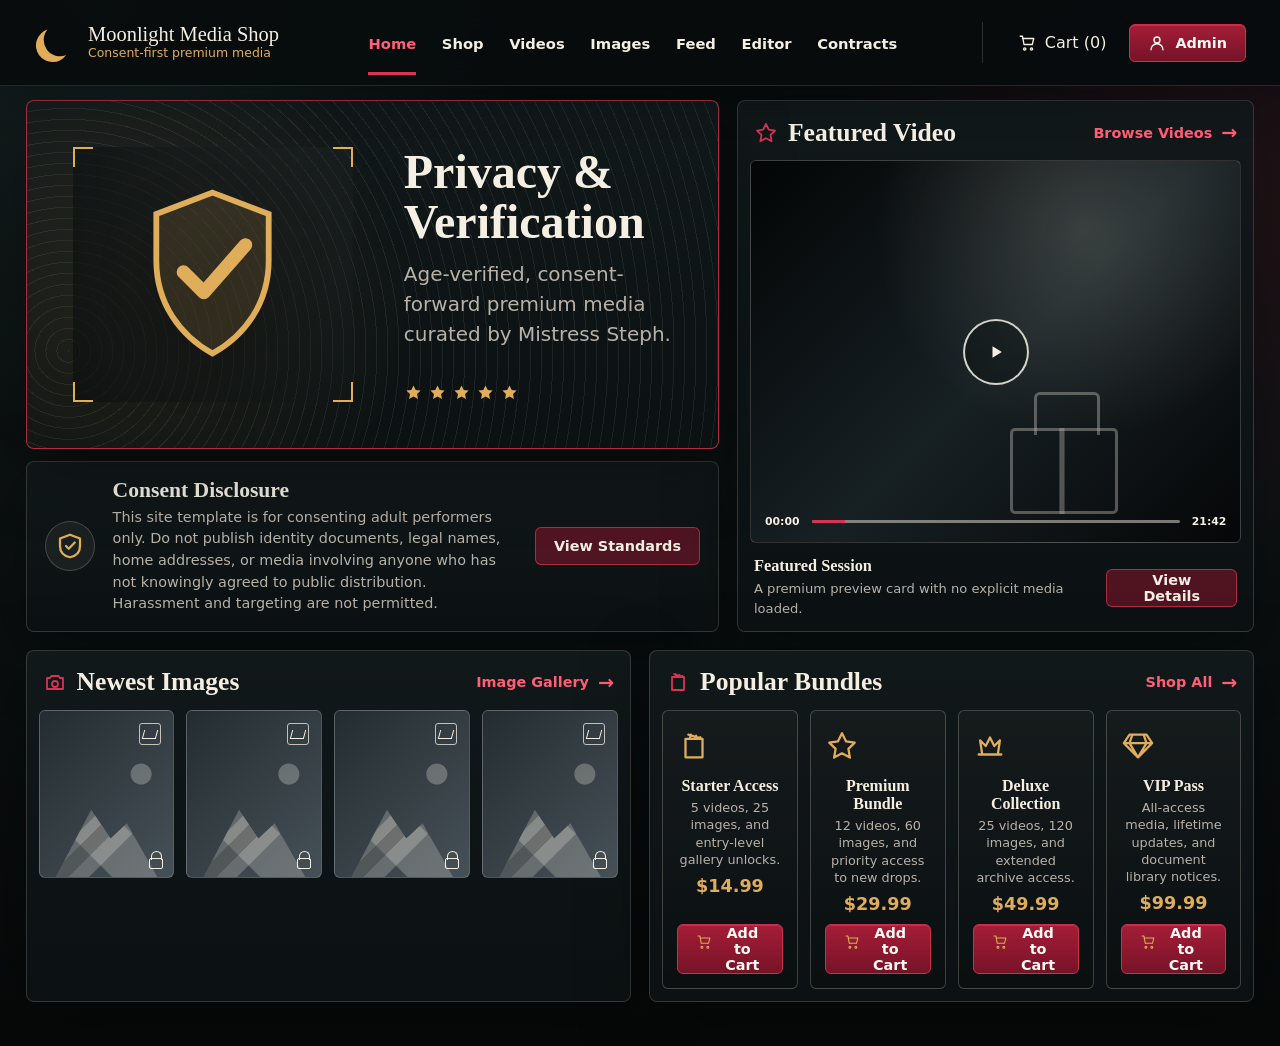
==== commit 41cb107c: "Add files via upload" ====
--- a/index.html
+++ b/index.html
@@ -32,6 +32,8 @@
         <a class="nav-link" href="#shop" data-route-link="shop">Shop</a>
         <a class="nav-link" href="#videos" data-route-link="videos">Videos</a>
         <a class="nav-link" href="#images" data-route-link="images">Images</a>
+        <a class="nav-link" href="#feed" data-route-link="feed">Feed</a>
+        <a class="nav-link" href="#photo-editor" data-route-link="photo-editor">Editor</a>
         <a class="nav-link" href="#contracts" data-route-link="contracts">Contracts</a>
       </nav>
 
@@ -327,6 +329,299 @@
         <div class="gallery-grid" id="imageGrid"></div>
       </section>
 
+      <section class="page" id="feed" data-route="feed">
+        <div class="page-title-row">
+          <div>
+            <h1>Feed</h1>
+            <p>Published edits from the photo editor appear here as a local media feed.</p>
+          </div>
+          <div class="toolbar">
+            <button class="secondary-button" type="button" data-route-link="photo-editor">Open Editor</button>
+            <button class="secondary-button danger-button" type="button" id="clearPhotoFeed">Clear Feed</button>
+          </div>
+        </div>
+        <div class="photo-feed-grid" id="photoFeedGrid"></div>
+      </section>
+
+      <section class="page" id="photo-editor" data-route="photo-editor">
+        <div class="page-title-row">
+          <div>
+            <h1>Photo Editor</h1>
+            <p>Upload a photo, edit it on canvas, then publish the finished image to the feed.</p>
+          </div>
+          <button class="secondary-button" type="button" data-route-link="feed">View Feed</button>
+        </div>
+
+        <div class="photo-panel-menu" aria-label="Photo editor panel controls">
+          <div class="photo-panel-menu-group">
+            <span>Left Panel</span>
+            <div class="photo-panel-menu-buttons" role="group" aria-label="Left panel tools">
+              <button class="active" type="button" data-editor-panel="left" data-editor-section="source">Source</button>
+              <button type="button" data-editor-panel="left" data-editor-section="post">Post</button>
+              <button type="button" data-editor-panel="left" data-editor-section="actions">Actions</button>
+            </div>
+          </div>
+
+          <div class="photo-panel-menu-group">
+            <span>Right Panel</span>
+            <div class="photo-panel-menu-buttons" role="group" aria-label="Right panel tools">
+              <button class="active" type="button" data-editor-panel="right" data-editor-section="presets">Presets</button>
+              <button type="button" data-editor-panel="right" data-editor-section="color">Color</button>
+              <button type="button" data-editor-panel="right" data-editor-section="effects">Effects</button>
+              <button type="button" data-editor-panel="right" data-editor-section="transform">Transform</button>
+              <button type="button" data-editor-panel="right" data-editor-section="brush">Brush</button>
+              <button type="button" data-editor-panel="right" data-editor-section="text">Text</button>
+              <button type="button" data-editor-panel="right" data-editor-section="shapes">Shapes</button>
+            </div>
+          </div>
+        </div>
+
+        <div class="photo-editor-shell">
+          <aside class="photo-tool-panel panel">
+            <section class="tool-section active" data-panel-section="source" data-panel-side="left">
+              <h2>Source</h2>
+              <label class="drop-zone photo-drop-zone" for="photoEditorUpload">
+                <svg viewBox="0 0 24 24" aria-hidden="true">
+                  <path d="M12 16V4m0 0L7 9m5-5 5 5M5 20h14" />
+                </svg>
+                <span>Choose Photo</span>
+                <small>JPG, PNG, WebP, GIF</small>
+              </label>
+              <input id="photoEditorUpload" class="media-file-input" type="file" accept="image/*" />
+            </section>
+
+            <section class="tool-section" data-panel-section="post" data-panel-side="left">
+              <h2>Feed Post</h2>
+              <label>
+                <span>Title</span>
+                <input id="photoFeedTitle" type="text" placeholder="Untitled edit" />
+              </label>
+              <label>
+                <span>Caption</span>
+                <textarea id="photoFeedCaption" rows="4" placeholder="Caption"></textarea>
+              </label>
+              <button class="primary-button full-width" type="button" id="publishPhotoFeed">Publish to Feed</button>
+            </section>
+
+            <section class="tool-section" data-panel-section="actions" data-panel-side="left">
+              <h2>Actions</h2>
+              <div class="button-grid">
+                <button class="secondary-button" type="button" id="undoPhotoEdit">Undo</button>
+                <button class="secondary-button" type="button" id="redoPhotoEdit">Redo</button>
+                <button class="secondary-button" type="button" id="resetPhotoEdit">Reset</button>
+                <button class="secondary-button" type="button" id="downloadPhotoEdit">Download</button>
+              </div>
+            </section>
+          </aside>
+
+          <section class="photo-canvas-panel panel">
+            <div class="photo-canvas-toolbar">
+              <div>
+                <strong id="photoCanvasLabel">No photo loaded</strong>
+                <span id="photoCanvasMeta">0 x 0</span>
+              </div>
+              <label class="inline-check">
+                <input id="compareOriginal" type="checkbox" />
+                <span>Compare</span>
+              </label>
+            </div>
+            <div class="photo-canvas-wrap">
+              <canvas id="photoCanvas" width="1200" height="800"></canvas>
+              <div class="photo-empty-state" id="photoEmptyState">Upload a photo</div>
+            </div>
+            <p class="upload-status" id="photoEditorStatus" role="status"></p>
+          </section>
+
+          <aside class="photo-tool-panel panel">
+            <section class="tool-section active" data-panel-section="presets" data-panel-side="right">
+              <h2>Presets</h2>
+              <div class="preset-grid">
+                <button type="button" data-photo-preset="clean">Clean</button>
+                <button type="button" data-photo-preset="warm">Warm</button>
+                <button type="button" data-photo-preset="noir">Noir</button>
+                <button type="button" data-photo-preset="vintage">Vintage</button>
+                <button type="button" data-photo-preset="soft">Soft</button>
+                <button type="button" data-photo-preset="punch">Punch</button>
+              </div>
+            </section>
+
+            <section class="tool-section" data-panel-section="color" data-panel-side="right">
+              <h2>Color</h2>
+              <label class="range-control">
+                <span>Brightness <output id="brightnessValue">100</output></span>
+                <input id="brightnessControl" type="range" min="0" max="200" value="100" data-photo-setting="brightness" />
+              </label>
+              <label class="range-control">
+                <span>Contrast <output id="contrastValue">100</output></span>
+                <input id="contrastControl" type="range" min="0" max="200" value="100" data-photo-setting="contrast" />
+              </label>
+              <label class="range-control">
+                <span>Saturation <output id="saturationValue">100</output></span>
+                <input id="saturationControl" type="range" min="0" max="220" value="100" data-photo-setting="saturation" />
+              </label>
+              <label class="range-control">
+                <span>Hue <output id="hueValue">0</output></span>
+                <input id="hueControl" type="range" min="-180" max="180" value="0" data-photo-setting="hue" />
+              </label>
+              <label class="range-control">
+                <span>Warmth <output id="warmthValue">0</output></span>
+                <input id="warmthControl" type="range" min="-100" max="100" value="0" data-photo-setting="warmth" />
+              </label>
+              <label class="range-control">
+                <span>Grayscale <output id="grayscaleValue">0</output></span>
+                <input id="grayscaleControl" type="range" min="0" max="100" value="0" data-photo-setting="grayscale" />
+              </label>
+              <label class="range-control">
+                <span>Sepia <output id="sepiaValue">0</output></span>
+                <input id="sepiaControl" type="range" min="0" max="100" value="0" data-photo-setting="sepia" />
+              </label>
+            </section>
+
+            <section class="tool-section" data-panel-section="effects" data-panel-side="right">
+              <h2>Effects</h2>
+              <label class="range-control">
+                <span>Blur <output id="blurValue">0</output></span>
+                <input id="blurControl" type="range" min="0" max="12" value="0" step="0.5" data-photo-setting="blur" />
+              </label>
+              <label class="range-control">
+                <span>Vignette <output id="vignetteValue">0</output></span>
+                <input id="vignetteControl" type="range" min="0" max="100" value="0" data-photo-setting="vignette" />
+              </label>
+              <label class="range-control">
+                <span>Pixelate <output id="pixelateValue">1</output></span>
+                <input id="pixelateControl" type="range" min="1" max="32" value="1" data-photo-setting="pixelate" />
+              </label>
+              <label class="range-control">
+                <span>Frame <output id="frameWidthValue">0</output></span>
+                <input id="frameWidthControl" type="range" min="0" max="80" value="0" data-photo-setting="frameWidth" />
+              </label>
+              <label>
+                <span>Frame Color</span>
+                <input id="frameColorControl" type="color" value="#e0ad5a" data-photo-setting="frameColor" />
+              </label>
+              <label class="inline-check">
+                <input id="watermarkControl" type="checkbox" data-photo-setting="watermark" />
+                <span>Watermark</span>
+              </label>
+            </section>
+
+            <section class="tool-section" data-panel-section="transform" data-panel-side="right">
+              <h2>Transform</h2>
+              <div class="button-grid">
+                <button class="secondary-button" type="button" data-photo-transform="rotate-left">Rotate Left</button>
+                <button class="secondary-button" type="button" data-photo-transform="rotate-right">Rotate Right</button>
+                <button class="secondary-button" type="button" data-photo-transform="flip-x">Flip X</button>
+                <button class="secondary-button" type="button" data-photo-transform="flip-y">Flip Y</button>
+              </div>
+              <label>
+                <span>Crop</span>
+                <select id="cropRatio">
+                  <option value="original">Original</option>
+                  <option value="1:1">Square</option>
+                  <option value="4:5">4:5</option>
+                  <option value="16:9">16:9</option>
+                  <option value="9:16">9:16</option>
+                </select>
+              </label>
+              <button class="secondary-button full-width" type="button" id="applyCrop">Apply Crop</button>
+              <div class="resize-grid">
+                <label>
+                  <span>Width</span>
+                  <input id="resizeWidth" type="number" min="64" step="1" />
+                </label>
+                <label>
+                  <span>Height</span>
+                  <input id="resizeHeight" type="number" min="64" step="1" />
+                </label>
+              </div>
+              <button class="secondary-button full-width" type="button" id="applyResize">Resize</button>
+            </section>
+
+            <section class="tool-section" data-panel-section="brush" data-panel-side="right">
+              <h2>Brush</h2>
+              <div class="segmented-control" role="group" aria-label="Paint tool">
+                <button class="active" type="button" data-photo-tool="brush">Brush</button>
+                <button type="button" data-photo-tool="eraser">Eraser</button>
+              </div>
+              <label>
+                <span>Color</span>
+                <input id="brushColor" type="color" value="#ff6077" />
+              </label>
+              <label class="range-control">
+                <span>Size <output id="brushSizeValue">18</output></span>
+                <input id="brushSize" type="range" min="2" max="120" value="18" />
+              </label>
+              <label class="range-control">
+                <span>Opacity <output id="brushOpacityValue">85</output></span>
+                <input id="brushOpacity" type="range" min="5" max="100" value="85" />
+              </label>
+            </section>
+
+            <section class="tool-section" data-panel-section="text" data-panel-side="right">
+              <h2>Text</h2>
+              <input id="overlayText" type="text" placeholder="Text overlay" />
+              <div class="resize-grid">
+                <label>
+                  <span>Size</span>
+                  <input id="textSize" type="number" min="12" max="220" value="54" />
+                </label>
+                <label>
+                  <span>Color</span>
+                  <input id="textColor" type="color" value="#f5efe3" />
+                </label>
+              </div>
+              <label>
+                <span>Font</span>
+                <select id="textFont">
+                  <option value="Georgia, serif">Serif</option>
+                  <option value="Inter, sans-serif">Sans</option>
+                  <option value="Impact, sans-serif">Impact</option>
+                  <option value="'Courier New', monospace">Mono</option>
+                </select>
+              </label>
+              <label>
+                <span>Placement</span>
+                <select id="textPlacement">
+                  <option value="center">Center</option>
+                  <option value="top">Top</option>
+                  <option value="bottom">Bottom</option>
+                  <option value="left">Left</option>
+                  <option value="right">Right</option>
+                </select>
+              </label>
+              <button class="secondary-button full-width" type="button" id="addPhotoText">Add Text</button>
+            </section>
+
+            <section class="tool-section" data-panel-section="shapes" data-panel-side="right">
+              <h2>Shapes</h2>
+              <div class="resize-grid">
+                <label>
+                  <span>Shape</span>
+                  <select id="shapeType">
+                    <option value="rectangle">Rectangle</option>
+                    <option value="circle">Circle</option>
+                    <option value="line">Line</option>
+                  </select>
+                </label>
+                <label>
+                  <span>Color</span>
+                  <input id="shapeColor" type="color" value="#e0ad5a" />
+                </label>
+              </div>
+              <label class="range-control">
+                <span>Size <output id="shapeSizeValue">35</output></span>
+                <input id="shapeSize" type="range" min="10" max="90" value="35" />
+              </label>
+              <label class="inline-check">
+                <input id="shapeFill" type="checkbox" />
+                <span>Fill</span>
+              </label>
+              <button class="secondary-button full-width" type="button" id="addPhotoShape">Add Shape</button>
+            </section>
+          </aside>
+        </div>
+      </section>
+
       <section class="page" id="contracts" data-route="contracts">
         <div class="page-title-row">
           <div>
--- a/styles.css
+++ b/styles.css
@@ -840,13 +840,36 @@
 }
 
 select,
-input[type="password"] {
+input[type="password"],
+input[type="text"],
+input[type="number"],
+textarea {
   min-height: 40px;
   color: var(--text);
   border: 1px solid rgba(245, 239, 227, 0.22);
   border-radius: 6px;
   background: #101719;
   padding: 0 12px;
+}
+
+textarea {
+  min-height: 90px;
+  padding: 10px 12px;
+  resize: vertical;
+}
+
+input[type="color"] {
+  width: 100%;
+  min-height: 40px;
+  border: 1px solid rgba(245, 239, 227, 0.22);
+  border-radius: 6px;
+  background: #101719;
+  padding: 4px;
+}
+
+input[type="range"] {
+  width: 100%;
+  accent-color: var(--accent);
 }
 
 .product-grid {
@@ -1351,6 +1374,295 @@
   pointer-events: none;
 }
 
+.photo-feed-grid {
+  display: grid;
+  grid-template-columns: repeat(3, minmax(0, 1fr));
+  gap: 14px;
+}
+
+.feed-card {
+  overflow: hidden;
+  border: 1px solid rgba(245, 239, 227, 0.16);
+  border-radius: 6px;
+  background: linear-gradient(180deg, rgba(18, 25, 27, 0.96), rgba(12, 18, 19, 0.96));
+}
+
+.feed-card img {
+  display: block;
+  width: 100%;
+  aspect-ratio: 4 / 3;
+  object-fit: cover;
+  background: #030506;
+}
+
+.feed-card-body {
+  display: grid;
+  gap: 8px;
+  padding: 12px;
+}
+
+.feed-card-body strong {
+  color: var(--text);
+  font-family: var(--font-serif);
+  font-size: 1.05rem;
+  font-weight: 600;
+}
+
+.feed-card-body p,
+.feed-card-body small,
+.feed-empty {
+  margin: 0;
+  color: var(--muted);
+  line-height: 1.45;
+}
+
+.feed-card-actions {
+  display: flex;
+  gap: 8px;
+  flex-wrap: wrap;
+}
+
+.feed-empty {
+  grid-column: 1 / -1;
+  border: 1px dashed rgba(245, 239, 227, 0.2);
+  border-radius: 6px;
+  padding: 22px;
+}
+
+.photo-editor-shell {
+  display: grid;
+  grid-template-columns: minmax(240px, 0.58fr) minmax(420px, 1.3fr) minmax(290px, 0.72fr);
+  gap: 14px;
+  align-items: start;
+}
+
+.photo-panel-menu {
+  display: grid;
+  grid-template-columns: minmax(260px, 0.58fr) minmax(420px, 1fr);
+  gap: 14px;
+  margin-bottom: 14px;
+  border: 1px solid rgba(245, 239, 227, 0.12);
+  border-radius: 6px;
+  background: rgba(8, 12, 13, 0.62);
+  padding: 10px;
+}
+
+.photo-panel-menu-group {
+  display: grid;
+  gap: 8px;
+  min-width: 0;
+}
+
+.photo-panel-menu-group > span {
+  color: var(--gold);
+  font-size: 0.72rem;
+  font-weight: 900;
+  letter-spacing: 0.08em;
+  text-transform: uppercase;
+}
+
+.photo-panel-menu-buttons {
+  display: flex;
+  gap: 7px;
+  min-width: 0;
+  overflow-x: auto;
+  padding-bottom: 2px;
+  scrollbar-width: thin;
+}
+
+.photo-panel-menu-buttons button {
+  flex: 0 0 auto;
+  min-height: 34px;
+  color: var(--text);
+  border: 1px solid rgba(245, 239, 227, 0.16);
+  border-radius: 5px;
+  background: rgba(245, 239, 227, 0.04);
+  cursor: pointer;
+  padding: 7px 12px;
+  font-size: 0.78rem;
+  font-weight: 850;
+}
+
+.photo-panel-menu-buttons button:hover,
+.photo-panel-menu-buttons button.active {
+  color: #fff;
+  border-color: rgba(255, 77, 119, 0.75);
+  background: rgba(166, 24, 61, 0.56);
+}
+
+.photo-tool-panel {
+  display: grid;
+  gap: 12px;
+  align-content: start;
+}
+
+.photo-canvas-panel {
+  display: grid;
+  gap: 12px;
+  position: sticky;
+  top: 88px;
+}
+
+.tool-section {
+  display: grid;
+  gap: 10px;
+  border: 1px solid rgba(245, 239, 227, 0.1);
+  border-radius: 6px;
+  background: rgba(8, 12, 13, 0.24);
+  padding: 12px;
+}
+
+.tool-section[data-panel-section] {
+  display: none;
+}
+
+.tool-section[data-panel-section].active {
+  display: grid;
+}
+
+.tool-section h2 {
+  margin: 0;
+  font-family: var(--font-serif);
+  font-size: 1.12rem;
+  font-weight: 600;
+}
+
+.tool-section label,
+.range-control {
+  display: grid;
+  gap: 7px;
+  color: var(--muted);
+  font-size: 0.78rem;
+  font-weight: 750;
+}
+
+.range-control span {
+  display: flex;
+  justify-content: space-between;
+  gap: 10px;
+}
+
+.range-control output {
+  color: var(--gold);
+  font-weight: 850;
+}
+
+.photo-drop-zone {
+  min-height: 144px;
+  padding: 18px;
+}
+
+.button-grid,
+.preset-grid,
+.resize-grid {
+  display: grid;
+  gap: 8px;
+}
+
+.button-grid {
+  grid-template-columns: repeat(2, minmax(0, 1fr));
+}
+
+.preset-grid {
+  grid-template-columns: repeat(3, minmax(0, 1fr));
+}
+
+.preset-grid button,
+.segmented-control button {
+  min-height: 34px;
+  color: var(--text);
+  border: 1px solid rgba(245, 239, 227, 0.16);
+  border-radius: 5px;
+  background: rgba(245, 239, 227, 0.04);
+  cursor: pointer;
+  font-size: 0.78rem;
+  font-weight: 800;
+}
+
+.preset-grid button:hover,
+.segmented-control button:hover,
+.segmented-control button.active {
+  border-color: rgba(224, 173, 90, 0.72);
+  background: rgba(224, 173, 90, 0.1);
+}
+
+.resize-grid {
+  grid-template-columns: repeat(2, minmax(0, 1fr));
+}
+
+.segmented-control {
+  display: grid;
+  grid-template-columns: repeat(2, minmax(0, 1fr));
+  gap: 6px;
+}
+
+.photo-canvas-toolbar {
+  display: flex;
+  align-items: center;
+  justify-content: space-between;
+  gap: 12px;
+}
+
+.photo-canvas-toolbar strong,
+.photo-canvas-toolbar span {
+  display: block;
+}
+
+.photo-canvas-toolbar strong {
+  color: var(--text);
+  font-family: var(--font-serif);
+  font-size: 1.05rem;
+}
+
+.photo-canvas-toolbar span {
+  color: var(--muted);
+  font-size: 0.82rem;
+}
+
+.photo-canvas-wrap {
+  position: relative;
+  display: grid;
+  place-items: center;
+  min-height: clamp(320px, 56vh, 700px);
+  overflow: auto;
+  border: 1px solid rgba(245, 239, 227, 0.14);
+  border-radius: 6px;
+  background:
+    linear-gradient(45deg, rgba(245, 239, 227, 0.035) 25%, transparent 25% 75%, rgba(245, 239, 227, 0.035) 75%),
+    linear-gradient(45deg, rgba(245, 239, 227, 0.035) 25%, transparent 25% 75%, rgba(245, 239, 227, 0.035) 75%),
+    #050708;
+  background-position:
+    0 0,
+    12px 12px;
+  background-size: 24px 24px;
+}
+
+#photoCanvas {
+  display: block;
+  max-width: 100%;
+  max-height: 76vh;
+  border-radius: 4px;
+  box-shadow: 0 18px 55px rgba(0, 0, 0, 0.45);
+  touch-action: none;
+}
+
+.photo-empty-state {
+  position: absolute;
+  display: grid;
+  place-items: center;
+  min-width: 180px;
+  min-height: 84px;
+  color: var(--muted);
+  border: 1px dashed rgba(245, 239, 227, 0.22);
+  border-radius: 6px;
+  background: rgba(8, 12, 13, 0.72);
+  font-weight: 800;
+}
+
+.photo-canvas-wrap.has-photo .photo-empty-state {
+  display: none;
+}
+
 .contract-lock {
   display: grid;
   grid-template-columns: auto minmax(0, 1fr);
@@ -1850,6 +2162,89 @@
   line-height: 1.6;
 }
 
+@media (min-width: 1181px) {
+  #photo-editor.active {
+    display: grid;
+    grid-template-rows: auto auto minmax(0, 1fr);
+    height: calc(100vh - 130px);
+    overflow: hidden;
+  }
+
+  #photo-editor .page-title-row {
+    align-items: center;
+    padding: 18px 2px 12px;
+  }
+
+  #photo-editor .page-title-row h1 {
+    margin-bottom: 6px;
+    font-size: clamp(2rem, 3vw, 2.65rem);
+  }
+
+  #photo-editor .page-title-row p {
+    font-size: 0.95rem;
+  }
+
+  #photo-editor .photo-panel-menu {
+    grid-template-columns: minmax(232px, 300px) minmax(0, 1fr);
+    min-height: 0;
+    margin-bottom: 10px;
+    padding: 8px 10px;
+  }
+
+  #photo-editor .photo-panel-menu-buttons {
+    padding-bottom: 0;
+  }
+
+  #photo-editor .photo-panel-menu-buttons button {
+    min-height: 30px;
+    padding-block: 5px;
+  }
+
+  #photo-editor .photo-editor-shell {
+    grid-template-columns: minmax(232px, 300px) minmax(420px, 1fr) minmax(260px, 340px);
+    min-height: 0;
+    height: 100%;
+    align-items: stretch;
+    overflow: hidden;
+  }
+
+  #photo-editor .photo-tool-panel {
+    min-height: 0;
+    max-height: 100%;
+    overflow-y: auto;
+    overscroll-behavior: contain;
+    padding: 10px;
+  }
+
+  #photo-editor .photo-canvas-panel {
+    position: static;
+    grid-template-rows: auto minmax(0, 1fr) auto;
+    min-height: 0;
+    max-height: 100%;
+    overflow: hidden;
+    padding: 10px;
+  }
+
+  #photo-editor .photo-canvas-wrap {
+    min-height: 0;
+    height: 100%;
+    max-height: none;
+    overflow: auto;
+  }
+
+  #photo-editor #photoCanvas {
+    width: auto;
+    height: auto;
+    max-width: 100%;
+    max-height: 100%;
+  }
+
+  #photo-editor .tool-section {
+    gap: 8px;
+    padding: 10px;
+  }
+}
+
 @media (max-width: 1180px) {
   .home-grid,
   .feed-grid {
@@ -1858,6 +2253,24 @@
 
   .product-grid,
   .video-grid {
+    grid-template-columns: repeat(2, minmax(0, 1fr));
+  }
+
+  .photo-editor-shell {
+    grid-template-columns: minmax(220px, 0.72fr) minmax(420px, 1fr);
+  }
+
+  .photo-canvas-panel {
+    position: static;
+    order: -1;
+  }
+
+  .photo-tool-panel:last-child {
+    grid-column: 1 / -1;
+    grid-template-columns: repeat(2, minmax(0, 1fr));
+  }
+
+  .photo-feed-grid {
     grid-template-columns: repeat(2, minmax(0, 1fr));
   }
 }
@@ -1923,12 +2336,19 @@
   .upload-layout,
   .media-upload-panel,
   .editor-head,
+  .photo-panel-menu,
+  .photo-editor-shell,
   .contract-lock {
     grid-template-columns: 1fr;
   }
 
   .editor-toolbar {
     justify-content: flex-start;
+  }
+
+  .photo-tool-panel:last-child {
+    grid-column: auto;
+    grid-template-columns: 1fr;
   }
 
   .disclosure-strip .secondary-button {
@@ -1949,7 +2369,8 @@
   .bundle-grid,
   .product-grid,
   .video-grid,
-  .gallery-grid {
+  .gallery-grid,
+  .photo-feed-grid {
     grid-template-columns: 1fr;
   }
 
@@ -1981,6 +2402,21 @@
 
   .editor-thumb {
     display: none;
+  }
+
+  .button-grid,
+  .preset-grid,
+  .resize-grid {
+    grid-template-columns: 1fr;
+  }
+
+  .photo-canvas-toolbar {
+    align-items: flex-start;
+    flex-direction: column;
+  }
+
+  .photo-canvas-wrap {
+    min-height: 300px;
   }
 
   .stage-prop {
